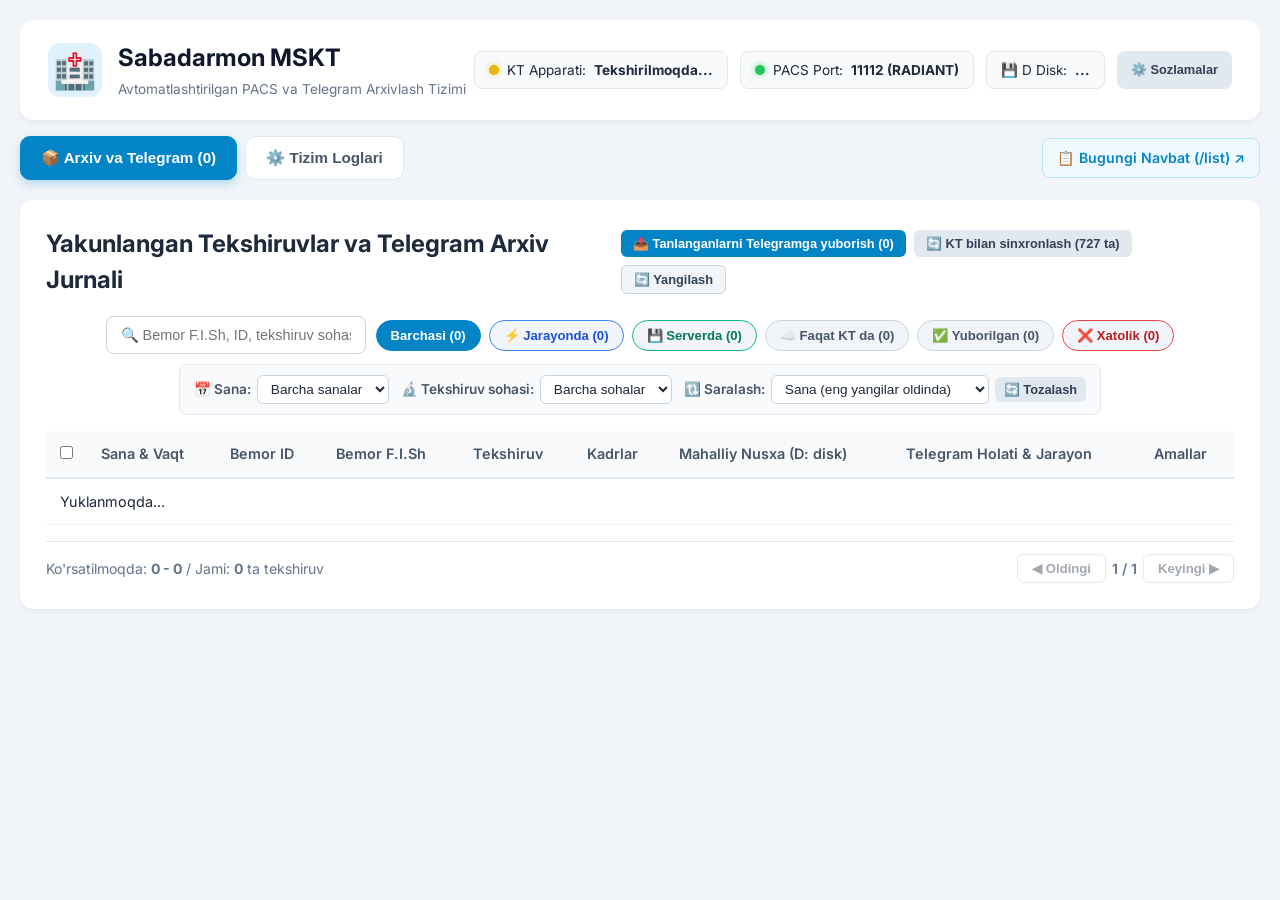
==== web/index.html @ 3ed1fa78 "feat: multi-column filters, parallel batch queue, auto-archive stability poller, and Windows system " ====
<!DOCTYPE html>
<html lang="uz">
<head>
    <meta charset="UTF-8">
    <meta name="viewport" content="width=device-width, initial-scale=1.0">
    <title>Sabadarmon MSKT — PACS & Arxiv Tizimi</title>
    <link rel="stylesheet" href="styles.css">
    <link href="https://fonts.googleapis.com/css2?family=Inter:wght@400;500;600;700&display=swap" rel="stylesheet">
</head>
<body>
    <div class="app-container">
        <!-- HEADER -->
        <header class="header">
            <div class="logo-section">
                <div class="logo-icon">🏥</div>
                <div>
                    <h1>Sabadarmon MSKT</h1>
                    <span class="subtitle">Avtomatlashtirilgan PACS va Telegram Arxivlash Tizimi</span>
                </div>
            </div>
            <div class="status-badges">
                <div class="badge" id="ct-status-badge">
                    <span class="dot yellow"></span> KT Apparati: <strong id="ct-status-text">Tekshirilmoqda...</strong>
                </div>
                <div class="badge">
                    <span class="dot green"></span> PACS Port: <strong id="pacs-port-text">11112 (RADIANT)</strong>
                </div>
                <div class="badge">
                    💾 D Disk: <strong id="disk-free-text">...</strong>
                </div>
                <button class="btn btn-sm btn-secondary" onclick="openSettingsModal()" style="display: flex; align-items: center; gap: 6px; font-weight: 600; padding: 7px 14px; border-radius: 8px;" title="Tizim tarmoq va port sozlamalari">
                    ⚙️ Sozlamalar
                </button>
            </div>
        </header>

        <!-- SARIQ BILDIRISHNOMA (KT QURILMASIDAN RO'YXATDAN O'TGANLAR UCHUN) -->
        <div id="ct-direct-alert" class="alert-banner" style="display: none;">
            <div class="alert-icon">⚠️</div>
            <div class="alert-content">
                <strong>Diqqat! KT Qurilmasida yangi bemor ro'yxatga olindi:</strong>
                <span id="ct-direct-patient-text"></span>
            </div>
            <button class="alert-close" onclick="closeAlert()">✕</button>
        </div>

        <!-- NAVIGATION TABS -->
        <nav class="nav-tabs" style="display: flex; justify-content: space-between; align-items: center; flex-wrap: wrap; gap: 10px;">
            <div style="display: flex; gap: 8px;">
                <button class="tab-btn active" onclick="switchTab('studies-archive')">📦 Arxiv va Telegram (<span id="archive-count">0</span>)</button>
                <button class="tab-btn" onclick="switchTab('system-logs')">⚙️ Tizim Loglari</button>
            </div>
            <div>
                <a href="/list" class="nav-link-btn" title="Bugungi navbatdagi bemorlar (Worklist)">
                    📋 Bugungi Navbat (/list) ↗
                </a>
            </div>
        </nav>

        <!-- TAB 1: ARXIV VA TELEGRAM JURNALI -->
        <main id="tab-studies-archive" class="tab-content active">
            <div class="card">
                <div class="table-header">
                    <h2>Yakunlangan Tekshiruvlar va Telegram Arxiv Jurnali</h2>
                    <div style="display: flex; gap: 8px; align-items: center; flex-wrap: wrap;">
                        <button class="btn btn-sm btn-primary" id="btn-batch-telegram" onclick="resendSelectedStudies()" disabled>
                            📤 Tanlanganlarni Telegramga yuborish (<span id="selected-count">0</span>)
                        </button>
                        <button class="btn btn-sm btn-secondary" onclick="syncAllCT()" id="btn-sync-ct" title="KT apparatidagi barcha 727+ bemorlarni to'liq tekshirish va ro'yxatga olish">
                            🔄 KT bilan sinxronlash (727 ta)
                        </button>
                        <button class="btn btn-sm btn-refresh" onclick="loadStudies()">🔄 Yangilash</button>
                    </div>
                </div>

                <!-- QIDIRUV VA STATUS FILTERLARI -->
                <div class="filter-container" style="display: flex; flex-direction: column; gap: 10px;">
                    <!-- 1-qator: Tezkor Qidiruv va Jarayon / Holat tugmalari -->
                    <div style="display: flex; gap: 10px; align-items: center; flex-wrap: wrap;">
                        <input type="text" id="study-search-input" class="search-input" style="flex: 1; min-width: 260px;" placeholder="🔍 Bemor F.I.Sh, ID, tekshiruv sohasi yoki sana bo'yicha qidiruv..." oninput="handleStudySearch(this.value)">
                        <div class="filter-pills" style="margin-left: 0;">
                            <button class="filter-pill active" onclick="setStudyFilter('ALL', this)">Barchasi (<span id="filter-all-count">0</span>)</button>
                            <button class="filter-pill" onclick="setStudyFilter('IN_PROGRESS', this)" style="border-color: #3b82f6; color: #1d4ed8; font-weight: 600;">⚡ Jarayonda (<span id="filter-progress-count">0</span>)</button>
                            <button class="filter-pill" onclick="setStudyFilter('LOCAL_STORED', this)" style="border-color: #10b981; color: #047857;">💾 Serverda (<span id="filter-stored-count">0</span>)</button>
                            <button class="filter-pill" onclick="setStudyFilter('ON_CT_DEVICE', this)">☁️ Faqat KT da (<span id="filter-ct-count">0</span>)</button>
                            <button class="filter-pill" onclick="setStudyFilter('SENT', this)">✅ Yuborilgan (<span id="filter-sent-count">0</span>)</button>
                            <button class="filter-pill" onclick="setStudyFilter('FAILED', this)" style="border-color: #ef4444; color: #b91c1c;">❌ Xatolik (<span id="filter-failed-count">0</span>)</button>
                        </div>
                    </div>

                    <!-- 2-qator: Kengaytirilgan filtrlar (Sana, Tekshiruv sohasi, Saralash) -->
                    <div style="display: flex; gap: 12px; align-items: center; flex-wrap: wrap; background: #f8fafc; padding: 10px 14px; border-radius: 8px; border: 1px solid #e2e8f0; font-size: 0.85rem;">
                        <div style="display: flex; align-items: center; gap: 6px;">
                            <span style="font-weight: 600; color: #475569;">📅 Sana:</span>
                            <select id="filter-date-preset" class="form-input" style="width: auto; padding: 5px 9px; margin-top: 0;" onchange="handleDatePresetChange(this.value)">
                                <option value="ALL">Barcha sanalar</option>
                                <option value="TODAY">Bugun</option>
                                <option value="YESTERDAY">Kecha</option>
                                <option value="LAST_7_DAYS">Oxirgi 7 kun</option>
                                <option value="THIS_MONTH">Shu oy</option>
                                <option value="CUSTOM">Aniq sana...</option>
                            </select>
                            <input type="date" id="filter-date-custom" class="form-input" style="width: auto; padding: 5px 9px; margin-top: 0; display: none;" onchange="applyStudyFilters()">
                        </div>

                        <div style="display: flex; align-items: center; gap: 6px;">
                            <span style="font-weight: 600; color: #475569;">🔬 Tekshiruv sohasi:</span>
                            <select id="filter-exam-select" class="form-input" style="width: auto; padding: 5px 9px; margin-top: 0;" onchange="applyStudyFilters()">
                                <option value="ALL">Barcha sohalar</option>
                            </select>
                        </div>

                        <div style="display: flex; align-items: center; gap: 6px; margin-left: auto;">
                            <span style="font-weight: 600; color: #475569;">🔃 Saralash:</span>
                            <select id="filter-sort-by" class="form-input" style="width: auto; padding: 5px 9px; margin-top: 0;" onchange="handleSortChange(this.value)">
                                <option value="DATE_DESC">Sana (eng yangilar oldinda)</option>
                                <option value="DATE_ASC">Sana (eskilar oldinda)</option>
                                <option value="NAME_ASC">Bemor F.I.Sh (A - Z)</option>
                                <option value="NAME_DESC">Bemor F.I.Sh (Z - A)</option>
                                <option value="INSTANCES_DESC">Kadrlar soni (ko'pdan kamga)</option>
                                <option value="INSTANCES_ASC">Kadrlar soni (kamdan ko'pga)</option>
                            </select>
                            <button class="btn btn-sm btn-secondary" onclick="resetAllFilters()" style="padding: 5px 9px;" title="Barcha filtrlarni tozalash">🔄 Tozalash</button>
                        </div>
                    </div>
                </div>

                <div class="table-responsive">
                    <table class="data-table">
                        <thead>
                            <tr>
                                <th style="width: 38px; text-align: center;">
                                    <input type="checkbox" id="select-all-studies" onchange="toggleSelectAllStudies(this)" title="Barchasini tanlash">
                                </th>
                                <th>Sana & Vaqt</th>
                                <th>Bemor ID</th>
                                <th>Bemor F.I.Sh</th>
                                <th>Tekshiruv</th>
                                <th>Kadrlar</th>
                                <th>Mahalliy Nusxa (D: disk)</th>
                                <th>Telegram Holati & Jarayon</th>
                                <th>Amallar</th>
                            </tr>
                        </thead>
                        <tbody id="studies-tbody">
                            <tr><td colspan="9" class="text-center">Yuklanmoqda...</td></tr>
                        </tbody>
                    </table>
                </div>

                <!-- PAGINATION BOSHQARUVI -->
                <div class="pagination-controls">
                    <div>
                        Ko'rsatilmoqda: <strong id="pagination-info">0 - 0</strong> / Jami: <strong id="pagination-total">0</strong> ta tekshiruv
                    </div>
                    <div class="pagination-buttons">
                        <button class="page-btn" id="btn-page-prev" onclick="changeStudyPage(-1)" disabled>◀ Oldingi</button>
                        <span style="font-weight: 600;" id="page-num-display">1 / 1</span>
                        <button class="page-btn" id="btn-page-next" onclick="changeStudyPage(1)" disabled>Keyingi ▶</button>
                    </div>
                </div>
            </div>
        </main>

        <!-- TAB 2: TIZIM LOGLARI VA MONITORING -->
        <main id="tab-system-logs" class="tab-content">
            <div class="card">
                <div class="table-header">
                    <h2>📡 Tizim Xabarlari va DICOM Hodisalar Logi</h2>
                    <div style="display: flex; gap: 10px; align-items: center;">
                        <span class="live-pulse"></span> <strong>Jonli monitoring</strong>
                        <button class="btn btn-sm btn-refresh" onclick="loadLogs()">🔄 Yangilash</button>
                    </div>
                </div>
                <p style="color: #64748b; font-size: 0.85rem; margin-bottom: 15px;">
                    KT apparatidan kelayotgan ulanishlar, C-MOVE va C-STORE signallari, Telegram yuklashlari hamda tizim faoliyati shu yerda aks etadi.
                </p>
                <div class="logs-container monitor-terminal" id="logs-container">
                    <div class="log-entry SYSTEM">Tizim loglari yuklanmoqda...</div>
                </div>
            </div>
        </main>
    </div>

    <!-- CUSTOM LIGHTWEIGHT MODAL / DIALOG BOX -->
    <div id="custom-modal-backdrop" class="modal-backdrop" onclick="handleBackdropClick(event)">
        <div class="modal-box" id="modal-box-content">
            <div class="modal-header">
                <h3 id="modal-title">Bildirishnoma</h3>
                <button class="modal-close-btn" onclick="closeCustomModal()">✕</button>
            </div>
            <div class="modal-body" id="modal-message">
                Xabar matni
            </div>
            <div class="modal-footer" id="modal-footer">
                <button class="btn btn-primary btn-sm" onclick="closeCustomModal()">Tushunarli</button>
            </div>
        </div>
    </div>

    <!-- SETTINGS MODAL DIALOG -->
    <div id="settings-modal-backdrop" class="modal-backdrop" onclick="handleSettingsBackdropClick(event)">
        <div class="modal-box" style="max-width: 520px; width: 95%;">
            <div class="modal-header">
                <h3>⚙️ Tizim Sozlamalari (IP va Portlar)</h3>
                <button class="modal-close-btn" onclick="closeSettingsModal()">✕</button>
            </div>
            <div class="modal-body" style="display: flex; flex-direction: column; gap: 14px; text-align: left; padding: 18px 24px; margin-bottom: 10px;">
                <div style="font-weight: 600; font-size: 0.88rem; color: #1e293b; border-bottom: 1px solid #e2e8f0; padding-bottom: 4px;">
                    📡 GE CT Apparati Sozlamalari
                </div>
                <div style="display: grid; grid-template-columns: 1fr 1fr; gap: 10px;">
                    <div>
                        <label style="font-size: 0.78rem; color: #64748b; font-weight: 500;">GE CT IP Manzili:</label>
                        <input type="text" id="setting-ct-host" class="form-input" placeholder="192.168.10.250">
                    </div>
                    <div>
                        <label style="font-size: 0.78rem; color: #64748b; font-weight: 500;">GE CT Porti:</label>
                        <input type="number" id="setting-ct-port" class="form-input" placeholder="4006">
                    </div>
                </div>
                <div>
                    <label style="font-size: 0.78rem; color: #64748b; font-weight: 500;">GE CT AE Title:</label>
                    <input type="text" id="setting-ct-aet" class="form-input" placeholder="CT01">
                </div>

                <div style="font-weight: 600; font-size: 0.88rem; color: #1e293b; border-bottom: 1px solid #e2e8f0; padding-bottom: 4px; margin-top: 6px;">
                    🖥️ PACS Server & Web Port
                </div>
                <div style="display: grid; grid-template-columns: 1fr 1fr; gap: 10px;">
                    <div>
                        <label style="font-size: 0.78rem; color: #64748b; font-weight: 500;">PACS DICOM Port:</label>
                        <input type="number" id="setting-pacs-port" class="form-input" placeholder="11112">
                    </div>
                    <div>
                        <label style="font-size: 0.78rem; color: #64748b; font-weight: 500;">PACS AE Title:</label>
                        <input type="text" id="setting-pacs-aet" class="form-input" placeholder="RADIANT">
                    </div>
                </div>
                <div style="display: grid; grid-template-columns: 1fr 1fr; gap: 10px;">
                    <div>
                        <label style="font-size: 0.78rem; color: #64748b; font-weight: 500;">Web Interfeys Porti:</label>
                        <input type="number" id="setting-web-port" class="form-input" placeholder="8000">
                    </div>
                    <div>
                        <label style="font-size: 0.78rem; color: #64748b; font-weight: 500;">Saqlash muddati (kun):</label>
                        <input type="number" id="setting-retention-days" class="form-input" placeholder="30">
                    </div>
                </div>

                <div style="font-weight: 600; font-size: 0.88rem; color: #1e293b; border-bottom: 1px solid #e2e8f0; padding-bottom: 4px; margin-top: 6px;">
                    ✈️ Telegram Sozlamalari
                </div>
                <div>
                    <label style="font-size: 0.78rem; color: #64748b; font-weight: 500;">Telegram Bot Token:</label>
                    <input type="password" id="setting-tg-token" class="form-input" placeholder="Bot Token">
                </div>
                <div>
                    <label style="font-size: 0.78rem; color: #64748b; font-weight: 500;">Telegram Kanal ID:</label>
                    <input type="text" id="setting-tg-channel" class="form-input" placeholder="-100...">
                </div>

                <div style="font-weight: 600; font-size: 0.88rem; color: #1e293b; border-bottom: 1px solid #e2e8f0; padding-bottom: 4px; margin-top: 6px;">
                    ⚡ Avtomatlashtirish & Rekon Barqarorligi
                </div>
                <div style="display: flex; align-items: center; justify-content: space-between; padding: 4px 0;">
                    <label style="font-size: 0.82rem; color: #1e293b; font-weight: 600;">Avtomatik yangi bemorlarni arxivlash:</label>
                    <input type="checkbox" id="setting-auto-archive" style="width: 18px; height: 18px;">
                </div>
                <div style="display: grid; grid-template-columns: 1fr 1fr; gap: 10px;">
                    <div>
                        <label style="font-size: 0.78rem; color: #64748b; font-weight: 500;">Yangi bemorlarni so'rash (sek):</label>
                        <input type="number" id="setting-poll-interval" class="form-input" placeholder="60">
                    </div>
                    <div>
                        <label style="font-size: 0.78rem; color: #64748b; font-weight: 500;">Rekon barqarorligi (marta):</label>
                        <input type="number" id="setting-stability-checks" class="form-input" placeholder="3">
                    </div>
                </div>
                <div style="display: grid; grid-template-columns: 1fr 1fr; gap: 10px;">
                    <div>
                        <label style="font-size: 0.78rem; color: #64748b; font-weight: 500;">Chuqur solishtirish (sek, 3soat=10800):</label>
                        <input type="number" id="setting-deep-scan" class="form-input" placeholder="10800">
                    </div>
                    <div>
                        <label style="font-size: 0.78rem; color: #64748b; font-weight: 500;">Parallel yuklash oqimlari (CPU):</label>
                        <input type="number" id="setting-batch-conc" class="form-input" placeholder="2">
                    </div>
                </div>
            </div>
            <div class="modal-footer" style="padding: 12px 24px; border-top: 1px solid #f1f5f9;">
                <button class="btn btn-secondary btn-sm" onclick="closeSettingsModal()">Bekor qilish</button>
                <button class="btn btn-primary btn-sm" onclick="saveSettingsFromModal()">💾 Saqlash</button>
            </div>
        </div>
    </div>

    <script src="app.js"></script>
</body>
</html>
---- web/styles.css ----
* {
    box-sizing: border-box;
    margin: 0;
    padding: 0;
}

body {
    font-family: 'Inter', -apple-system, BlinkMacSystemFont, "Segoe UI", Roboto, sans-serif;
    background-color: #f1f5f9;
    color: #1e293b;
    line-height: 1.5;
}

.app-container {
    max-width: 1350px;
    margin: 0 auto;
    padding: 20px;
}

/* HEADER */
.header {
    display: flex;
    justify-content: space-between;
    align-items: center;
    background: #ffffff;
    padding: 20px 28px;
    border-radius: 14px;
    box-shadow: 0 4px 6px -1px rgba(0, 0, 0, 0.05);
    margin-bottom: 16px;
}

.logo-section {
    display: flex;
    align-items: center;
    gap: 16px;
}

.logo-icon {
    font-size: 2.2rem;
    background: #e0f2fe;
    width: 54px;
    height: 54px;
    display: flex;
    align-items: center;
    justify-content: center;
    border-radius: 12px;
}

.header h1 {
    font-size: 1.5rem;
    font-weight: 700;
    color: #0f172a;
}

.subtitle {
    font-size: 0.85rem;
    color: #64748b;
}

.status-badges {
    display: flex;
    gap: 12px;
}

.badge {
    display: flex;
    align-items: center;
    gap: 8px;
    padding: 8px 14px;
    background: #f8fafc;
    border: 1px solid #e2e8f0;
    border-radius: 8px;
    font-size: 0.85rem;
}

.dot {
    width: 10px;
    height: 10px;
    border-radius: 50%;
    display: inline-block;
}

.dot.green { background: #22c55e; box-shadow: 0 0 6px rgba(34, 197, 94, 0.6); }
.dot.yellow { background: #eab308; box-shadow: 0 0 6px rgba(234, 179, 8, 0.6); }
.dot.red { background: #ef4444; box-shadow: 0 0 6px rgba(239, 68, 68, 0.6); }

/* SARIQ BILDIRISHNOMA (ALERT BANNER) */
.alert-banner {
    display: flex;
    align-items: center;
    gap: 12px;
    background: #fef08a;
    border: 1px solid #eab308;
    color: #854d0e;
    padding: 12px 18px;
    border-radius: 10px;
    margin-bottom: 16px;
    box-shadow: 0 2px 4px rgba(234, 179, 8, 0.15);
}

.alert-icon {
    font-size: 1.4rem;
}

.alert-content {
    flex: 1;
    font-size: 0.9rem;
}

.alert-close {
    background: none;
    border: none;
    font-size: 1.1rem;
    color: #854d0e;
    cursor: pointer;
    padding: 4px;
}

/* TABS */
.nav-tabs {
    display: flex;
    gap: 10px;
    margin-bottom: 20px;
}

.tab-btn {
    padding: 12px 20px;
    background: #ffffff;
    border: 1px solid #e2e8f0;
    border-radius: 10px;
    font-size: 0.95rem;
    font-weight: 600;
    color: #475569;
    cursor: pointer;
    transition: all 0.2s;
}

.tab-btn:hover {
    background: #f8fafc;
    color: #0284c7;
}

.tab-btn.active {
    background: #0284c7;
    color: #ffffff;
    border-color: #0284c7;
    box-shadow: 0 4px 10px rgba(2, 132, 199, 0.25);
}

/* CARDS */
.card {
    background: #ffffff;
    border-radius: 14px;
    padding: 26px;
    box-shadow: 0 4px 6px -1px rgba(0, 0, 0, 0.05);
}

.tab-content {
    display: none;
}

.tab-content.active {
    display: block;
}

.form-card h2 {
    font-size: 1.25rem;
    font-weight: 700;
    color: #0f172a;
    margin-bottom: 4px;
}

.form-desc {
    font-size: 0.9rem;
    color: #64748b;
    margin-bottom: 24px;
}

/* FORM */
.form-grid {
    display: grid;
    grid-template-columns: repeat(2, 1fr);
    gap: 18px;
}

.form-group {
    display: flex;
    flex-direction: column;
    gap: 6px;
}

.form-group.full-width {
    grid-column: span 2;
}

.form-group label {
    font-size: 0.85rem;
    font-weight: 600;
    color: #334155;
}

.form-group input, .form-group select {
    padding: 11px 14px;
    border: 1px solid #cbd5e1;
    border-radius: 8px;
    font-size: 0.95rem;
    outline: none;
    transition: border-color 0.2s;
}

.form-group input:focus, .form-group select:focus {
    border-color: #0284c7;
    box-shadow: 0 0 0 3px rgba(2, 132, 199, 0.15);
}

.form-actions {
    display: flex;
    gap: 12px;
    margin-top: 24px;
}

/* BUTTONS */
.btn {
    padding: 12px 22px;
    border-radius: 8px;
    font-size: 0.95rem;
    font-weight: 600;
    cursor: pointer;
    border: none;
    transition: all 0.2s;
}

.btn-primary {
    background: #0284c7;
    color: #ffffff;
}

.btn-primary:hover {
    background: #0369a1;
}

.btn-secondary {
    background: #e2e8f0;
    color: #334155;
}

.btn-secondary:hover {
    background: #cbd5e1;
}

.btn-sm {
    padding: 6px 12px;
    font-size: 0.8rem;
    border-radius: 6px;
}

.btn-refresh {
    background: #f1f5f9;
    border: 1px solid #cbd5e1;
    color: #334155;
}

.btn-refresh:hover {
    background: #e2e8f0;
}

.btn-action-view {
    background: #0284c7;
    color: #ffffff;
}

.btn-action-resend {
    background: #3b82f6;
    color: #ffffff;
}

.btn-action-delete {
    background: #ef4444;
    color: #ffffff;
}

/* TABLE */
.table-header {
    display: flex;
    justify-content: space-between;
    align-items: center;
    margin-bottom: 18px;
}

.table-responsive {
    overflow-x: auto;
}

.data-table {
    width: 100%;
    border-collapse: collapse;
    font-size: 0.9rem;
}

.data-table th {
    background: #f8fafc;
    color: #475569;
    font-weight: 600;
    text-align: left;
    padding: 12px 14px;
    border-bottom: 2px solid #e2e8f0;
}

.data-table td {
    padding: 12px 14px;
    border-bottom: 1px solid #f1f5f9;
    color: #1e293b;
}

.data-table tr:hover {
    background: #f8fafc;
}

.badge-status {
    padding: 4px 8px;
    border-radius: 6px;
    font-size: 0.75rem;
    font-weight: 600;
}

.status-scheduled { background: #fef3c7; color: #b45309; }
.status-sent { background: #dcfce7; color: #15803d; }
.status-pending { background: #e0f2fe; color: #0369a1; }
.status-failed { background: #fee2e2; color: #b91c1c; }
.status-on-ct { background: #ede9fe; color: #6d28d9; border: 1px solid #ddd6fe; }
.status-retrieving { background: #fef3c7; color: #b45309; border: 1px solid #fde68a; animation: pulse 2s infinite; }
.status-sending { background: #e0f2fe; color: #0284c7; border: 1px solid #bae6fd; animation: pulse 2s infinite; }

/* ORIGIN BADGES */
.badge-origin {
    padding: 4px 8px;
    border-radius: 6px;
    font-size: 0.75rem;
    font-weight: 600;
    display: inline-flex;
    align-items: center;
    gap: 4px;
}

.badge-origin-web {
    background: #e0f2fe;
    color: #0369a1;
    border: 1px solid #bae6fd;
}

.badge-origin-ct {
    background: #fef08a;
    color: #854d0e;
    border: 1px solid #fde047;
}

/* MONITOR TERMINAL */
.monitor-terminal {
    background: #090d16;
    border: 1px solid #1e293b;
    border-radius: 10px;
    padding: 18px;
    font-family: 'Consolas', 'Courier New', monospace;
    font-size: 0.88rem;
    max-height: 520px;
    overflow-y: auto;
}

.live-pulse {
    display: inline-block;
    width: 10px;
    height: 10px;
    border-radius: 50%;
    background: #ef4444;
    animation: pulse 1.5s infinite;
}

@keyframes pulse {
    0% { transform: scale(0.95); box-shadow: 0 0 0 0 rgba(239, 68, 68, 0.7); }
    70% { transform: scale(1); box-shadow: 0 0 0 8px rgba(239, 68, 68, 0); }
    100% { transform: scale(0.95); box-shadow: 0 0 0 0 rgba(239, 68, 68, 0); }
}

.logs-container {
    background: #0f172a;
    color: #94a3b8;
    font-family: monospace;
    font-size: 0.85rem;
    padding: 16px;
    border-radius: 8px;
    max-height: 450px;
    overflow-y: auto;
}

.log-entry {
    margin-bottom: 6px;
    line-height: 1.4;
}

.log-entry.INFO { color: #38bdf8; }
.log-entry.MONITOR { color: #facc15; font-weight: 500; }
.log-entry.WARNING { color: #fbbf24; background: rgba(251, 191, 36, 0.1); padding: 2px 4px; border-radius: 4px; }
.log-entry.ERROR { color: #f87171; }
.log-entry.SYSTEM { color: #4ade80; }

/* SEARCH & FILTER CONTROLS */
.filter-container {
    display: flex;
    gap: 12px;
    align-items: center;
    margin-bottom: 16px;
    flex-wrap: wrap;
}

.search-input {
    flex: 1;
    min-width: 250px;
    padding: 10px 14px;
    border: 1px solid #cbd5e1;
    border-radius: 8px;
    font-size: 0.9rem;
    outline: none;
    transition: all 0.2s;
}

.search-input:focus {
    border-color: #0284c7;
    box-shadow: 0 0 0 3px rgba(2, 132, 199, 0.15);
}

.filter-pills {
    display: flex;
    gap: 8px;
    flex-wrap: wrap;
}

.filter-pill {
    padding: 7px 14px;
    border-radius: 20px;
    font-size: 0.82rem;
    font-weight: 600;
    cursor: pointer;
    background: #f1f5f9;
    border: 1px solid #cbd5e1;
    color: #475569;
    transition: all 0.2s;
    user-select: none;
}

.filter-pill:hover {
    background: #e2e8f0;
}

.filter-pill.active {
    background: #0284c7;
    color: #ffffff;
    border-color: #0284c7;
}

.pagination-controls {
    display: flex;
    justify-content: space-between;
    align-items: center;
    margin-top: 16px;
    padding-top: 12px;
    border-top: 1px solid #e2e8f0;
    font-size: 0.88rem;
    color: #64748b;
    flex-wrap: wrap;
    gap: 10px;
}

.pagination-buttons {
    display: flex;
    gap: 6px;
    align-items: center;
}

.page-btn {
    padding: 6px 14px;
    border-radius: 6px;
    border: 1px solid #cbd5e1;
    background: #ffffff;
    font-size: 0.82rem;
    font-weight: 600;
    cursor: pointer;
    color: #334155;
    transition: all 0.2s;
}

.page-btn:hover:not(:disabled) {
    background: #f1f5f9;
    border-color: #94a3b8;
}

.page-btn:disabled {
    opacity: 0.45;
    cursor: not-allowed;
}

/* LIGHTWEIGHT MODAL / DIALOG BOXES */
.modal-backdrop {
    position: fixed;
    top: 0;
    left: 0;
    width: 100%;
    height: 100%;
    background: rgba(15, 23, 42, 0.45);
    backdrop-filter: blur(4px);
    display: flex;
    align-items: center;
    justify-content: center;
    z-index: 99999;
    opacity: 0;
    visibility: hidden;
    transition: opacity 0.2s ease, visibility 0.2s ease;
}

.modal-backdrop.active {
    opacity: 1;
    visibility: visible;
}

.modal-box {
    background: #ffffff;
    border-radius: 14px;
    padding: 24px;
    max-width: 460px;
    width: 90%;
    box-shadow: 0 20px 25px -5px rgba(0, 0, 0, 0.18), 0 10px 10px -5px rgba(0, 0, 0, 0.08);
    transform: scale(0.92);
    transition: transform 0.24s cubic-bezier(0.16, 1, 0.3, 1);
    position: relative;
}

.modal-backdrop.active .modal-box {
    transform: scale(1);
}

.modal-header {
    display: flex;
    justify-content: space-between;
    align-items: center;
    margin-bottom: 12px;
}

.modal-header h3 {
    margin: 0;
    font-size: 1.15rem;
    font-weight: 700;
    color: #0f172a;
}

.modal-close-btn {
    background: transparent;
    border: none;
    font-size: 1.25rem;
    color: #94a3b8;
    cursor: pointer;
    line-height: 1;
    padding: 4px;
    border-radius: 6px;
    transition: color 0.15s;
}

.modal-close-btn:hover {
    color: #0f172a;
    background: #f1f5f9;
}

.modal-body {
    font-size: 0.95rem;
    color: #334155;
    line-height: 1.5;
    margin-bottom: 22px;
}

.modal-footer {
    display: flex;
    justify-content: flex-end;
    gap: 10px;
}

/* PROGRESS BAR STYLES */
.progress-container {
    display: flex;
    flex-direction: column;
    gap: 4px;
    min-width: 140px;
}

.progress-track {
    width: 100%;
    height: 7px;
    background: #e2e8f0;
    border-radius: 6px;
    overflow: hidden;
}

.progress-fill {
    height: 100%;
    transition: width 0.3s ease;
    border-radius: 6px;
}

.progress-fill.ct-download {
    background: linear-gradient(90deg, #8b5cf6, #3b82f6);
}

.progress-fill.tg-upload {
    background: linear-gradient(90deg, #0284c7, #10b981);
}

/* STORAGE BADGES */
.badge-storage-local {
    display: inline-flex;
    align-items: center;
    gap: 4px;
    padding: 3px 8px;
    background: #ecfdf5;
    color: #047857;
    border: 1px solid #a7f3d0;
    border-radius: 6px;
    font-size: 0.76rem;
    font-weight: 600;
}

.badge-storage-remote {
    display: inline-flex;
    align-items: center;
    gap: 4px;
    padding: 3px 8px;
    background: #f5f3ff;
    color: #6d28d9;
    border: 1px solid #ddd6fe;
    border-radius: 6px;
    font-size: 0.76rem;
    font-weight: 600;
}

/* NAV LINK BUTTON */
.nav-link-btn {
    text-decoration: none;
    padding: 8px 14px;
    border-radius: 8px;
    font-size: 0.88rem;
    font-weight: 600;
    color: #0284c7;
    background: #f0f9ff;
    border: 1px solid #bae6fd;
    transition: all 0.2s;
    display: inline-flex;
    align-items: center;
    gap: 6px;
}

.nav-link-btn:hover {
    background: #e0f2fe;
    border-color: #7dd3fc;
}

.btn-action-download {
    background: #f0fdf4;
    color: #15803d;
    border: 1px solid #bbf7d0;
    cursor: pointer;
    border-radius: 6px;
    padding: 5px 9px;
    font-size: 0.76rem;
    font-weight: 600;
    transition: all 0.15s;
    white-space: nowrap;
}

.btn-action-download:hover {
    background: #dcfce7;
    border-color: #86efac;
}

.form-input {
    width: 100%;
    padding: 8px 12px;
    border: 1px solid #cbd5e1;
    border-radius: 6px;
    font-size: 0.85rem;
    color: #1e293b;
    outline: none;
    transition: border-color 0.15s;
    background: #fff;
    margin-top: 3px;
}

.form-input:focus {
    border-color: #3b82f6;
    box-shadow: 0 0 0 2px rgba(59, 130, 246, 0.15);
}
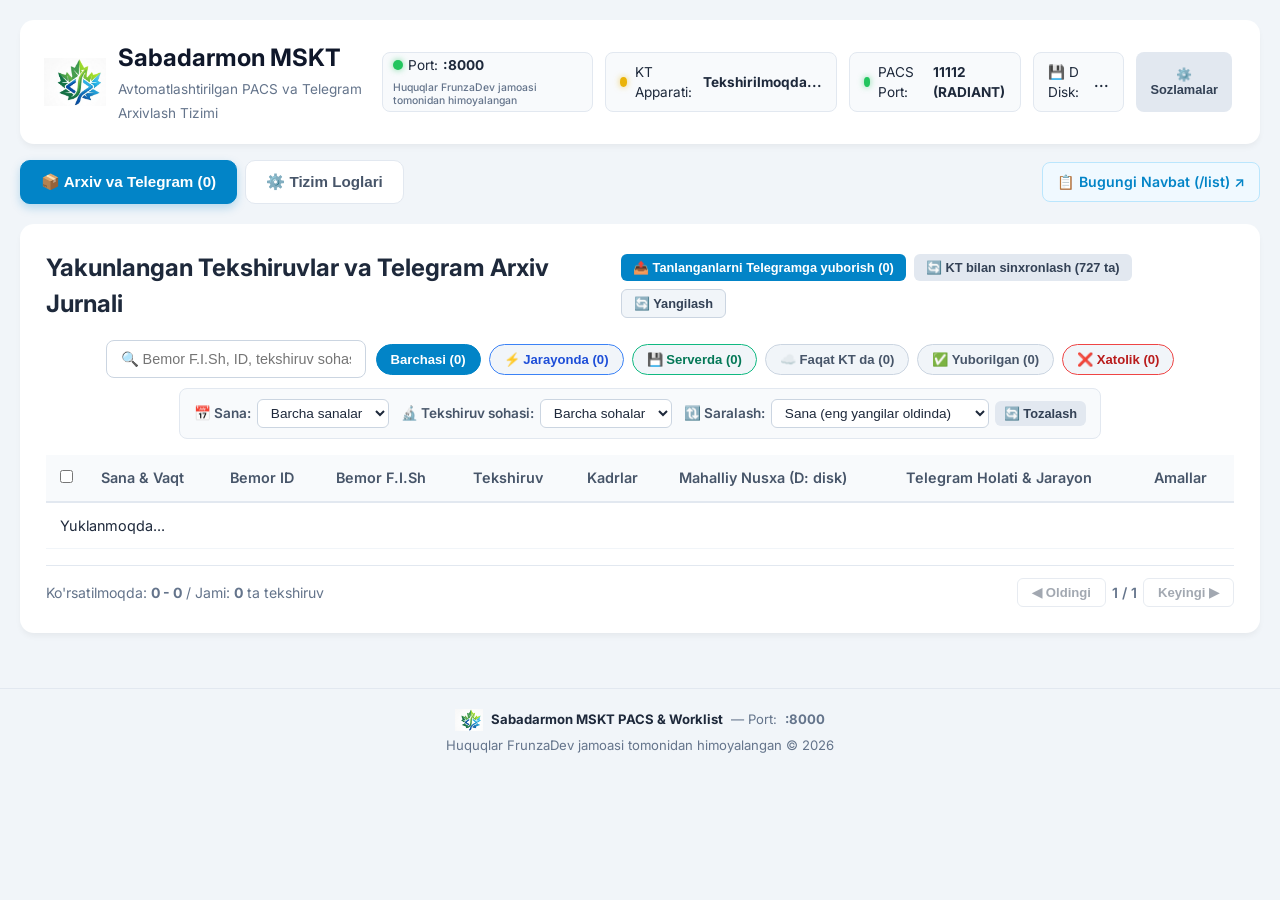
==== commit 3212853d: "feat: integrate FrunzaDev branding, live upload speed MB/s, MemorySession and thread-safe DB transac" ====
--- a/web/index.html
+++ b/web/index.html
@@ -4,6 +4,8 @@
     <meta charset="UTF-8">
     <meta name="viewport" content="width=device-width, initial-scale=1.0">
     <title>Sabadarmon MSKT — PACS & Arxiv Tizimi</title>
+    <link rel="icon" type="image/x-icon" href="favicon.ico">
+    <link rel="icon" type="image/png" href="logo.png">
     <link rel="stylesheet" href="styles.css">
     <link href="https://fonts.googleapis.com/css2?family=Inter:wght@400;500;600;700&display=swap" rel="stylesheet">
 </head>
@@ -12,13 +14,23 @@
         <!-- HEADER -->
         <header class="header">
             <div class="logo-section">
-                <div class="logo-icon">🏥</div>
+                <div class="logo-icon" style="background: transparent; padding: 0; display: flex; align-items: center; justify-content: center;">
+                    <img src="logo.png" alt="FrunzaDev" style="height: 48px; width: auto; object-fit: contain;">
+                </div>
                 <div>
                     <h1>Sabadarmon MSKT</h1>
                     <span class="subtitle">Avtomatlashtirilgan PACS va Telegram Arxivlash Tizimi</span>
                 </div>
             </div>
             <div class="status-badges">
+                <div class="badge" style="display: flex; flex-direction: column; align-items: flex-start; line-height: 1.2; padding: 4px 10px;">
+                    <div style="display: flex; align-items: center; gap: 5px;">
+                        <span class="dot green"></span> Port: <strong>:8000</strong>
+                    </div>
+                    <div style="font-size: 0.65rem; color: #64748b; font-weight: 500; margin-top: 1px;">
+                        Huquqlar FrunzaDev jamoasi tomonidan himoyalangan
+                    </div>
+                </div>
                 <div class="badge" id="ct-status-badge">
                     <span class="dot yellow"></span> KT Apparati: <strong id="ct-status-text">Tekshirilmoqda...</strong>
                 </div>
@@ -295,6 +307,15 @@
         </div>
     </div>
 
+    <!-- FOOTER -->
+    <footer style="margin-top: 35px; padding: 20px 10px; text-align: center; border-top: 1px solid #e2e8f0; color: #64748b; font-size: 0.82rem;">
+        <div style="display: flex; align-items: center; justify-content: center; gap: 8px; margin-bottom: 5px;">
+            <img src="logo.png" alt="FrunzaDev" style="height: 22px; width: auto; vertical-align: middle;">
+            <strong style="color: #1e293b;">Sabadarmon MSKT PACS & Worklist</strong> — Port: <strong>:8000</strong>
+        </div>
+        <div>Huquqlar FrunzaDev jamoasi tomonidan himoyalangan &copy; 2026</div>
+    </footer>
+
     <script src="app.js"></script>
 </body>
 </html>
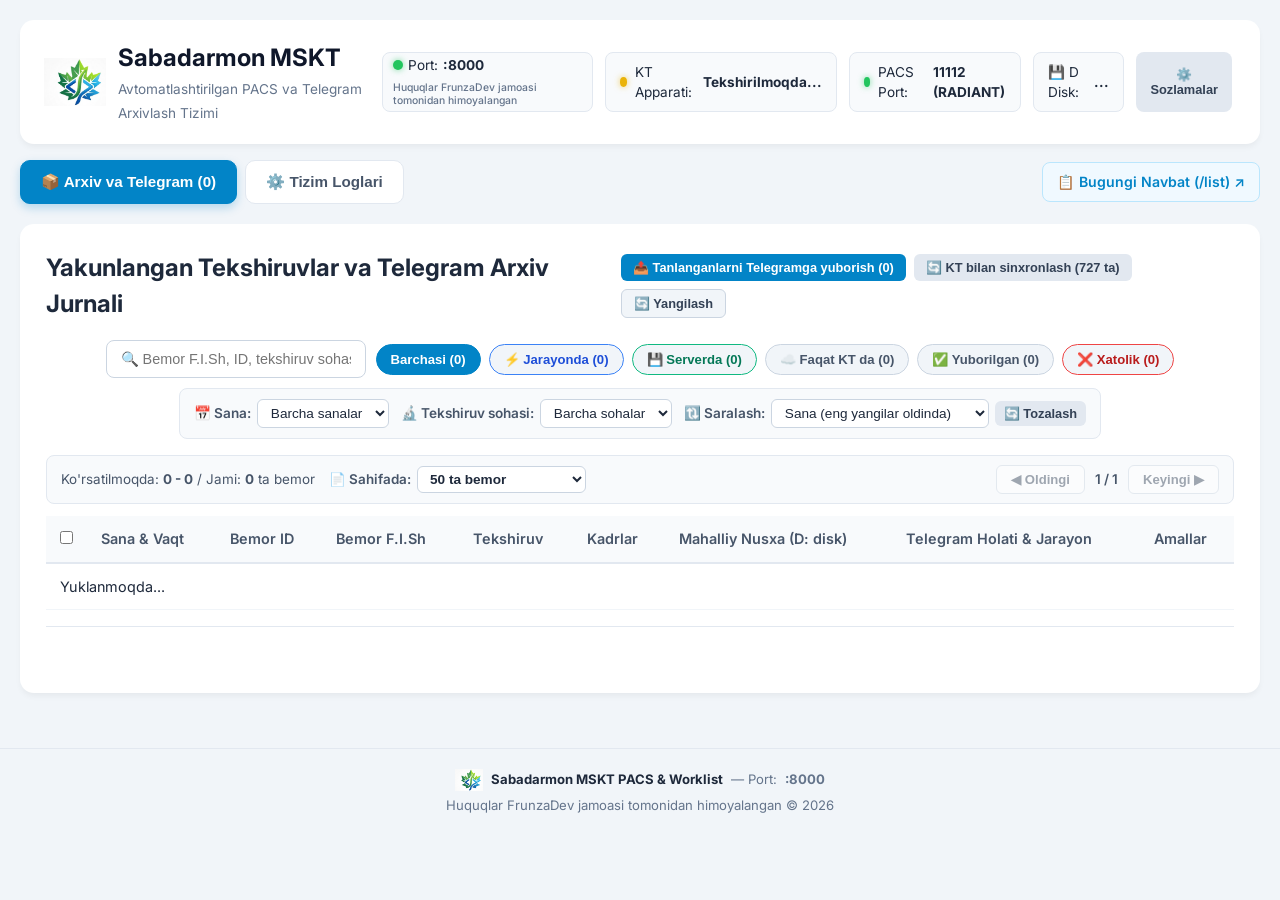
==== commit bca869a9: "feat: add Google-style dual pagination, page size selector, and auto-delete uncompressed storage fol" ====
--- a/web/index.html
+++ b/web/index.html
@@ -134,6 +134,31 @@
                             </select>
                             <button class="btn btn-sm btn-secondary" onclick="resetAllFilters()" style="padding: 5px 9px;" title="Barcha filtrlarni tozalash">🔄 Tozalash</button>
                         </div>
+                    </div>
+                </div>
+
+                <!-- YUQORI SAHIFALASH VA KO'RISH SONI (TOP PAGINATION) -->
+                <div class="pagination-top-bar" id="top-pagination-bar">
+                    <div style="display: flex; align-items: center; gap: 14px; flex-wrap: wrap;">
+                        <div>
+                            Ko'rsatilmoqda: <strong id="top-pagination-info">0 - 0</strong> / Jami: <strong id="top-pagination-total">0</strong> ta bemor
+                        </div>
+                        <div style="display: flex; align-items: center; gap: 6px;">
+                            <span style="font-weight: 600; color: #475569;">📄 Sahifada:</span>
+                            <select id="select-page-size-top" class="form-input" style="width: auto; padding: 4px 8px; margin: 0; font-weight: 600;" onchange="changePageSize(this.value)">
+                                <option value="50">50 ta bemor</option>
+                                <option value="100">100 ta bemor</option>
+                                <option value="200">200 ta bemor</option>
+                                <option value="500">500 ta bemor</option>
+                                <option value="1000">1000 ta bemor</option>
+                                <option value="999999">Barchasi (Hammasi)</option>
+                            </select>
+                        </div>
+                    </div>
+                    <div class="pagination-buttons" id="top-pagination-buttons">
+                        <button class="page-btn" id="btn-top-prev" onclick="changeStudyPage(-1)" disabled>◀ Oldingi</button>
+                        <span style="font-weight: 600; padding: 0 4px;" id="top-page-num-display">1 / 1</span>
+                        <button class="page-btn" id="btn-top-next" onclick="changeStudyPage(1)" disabled>Keyingi ▶</button>
                     </div>
                 </div>
 
@@ -160,16 +185,9 @@
                     </table>
                 </div>
 
-                <!-- PAGINATION BOSHQARUVI -->
-                <div class="pagination-controls">
-                    <div>
-                        Ko'rsatilmoqda: <strong id="pagination-info">0 - 0</strong> / Jami: <strong id="pagination-total">0</strong> ta tekshiruv
-                    </div>
-                    <div class="pagination-buttons">
-                        <button class="page-btn" id="btn-page-prev" onclick="changeStudyPage(-1)" disabled>◀ Oldingi</button>
-                        <span style="font-weight: 600;" id="page-num-display">1 / 1</span>
-                        <button class="page-btn" id="btn-page-next" onclick="changeStudyPage(1)" disabled>Keyingi ▶</button>
-                    </div>
+                <!-- GOOGLE USLUBIDAGI PASTKI SAHIFALASH (BOTTOM GOOGLE PAGINATION) -->
+                <div class="google-pagination-container" id="bottom-google-pagination">
+                    <!-- Dinamik ravishda renderGooglePagination tomonidan chiziladi -->
                 </div>
             </div>
         </main>
--- a/web/styles.css
+++ b/web/styles.css
@@ -498,6 +498,162 @@
     cursor: not-allowed;
 }
 
+/* YUQORI SAHIFALASH SATRI */
+.pagination-top-bar {
+    display: flex;
+    justify-content: space-between;
+    align-items: center;
+    flex-wrap: wrap;
+    gap: 12px;
+    padding: 9px 14px;
+    background: #f8fafc;
+    border: 1px solid #e2e8f0;
+    border-radius: 8px;
+    margin-bottom: 12px;
+    font-size: 0.84rem;
+    color: #475569;
+}
+
+/* GOOGLE USLUBIDAGI PASTKI SAHIFALASH */
+.google-pagination-container {
+    display: flex;
+    flex-direction: column;
+    align-items: center;
+    justify-content: center;
+    padding: 26px 12px 14px 12px;
+    margin-top: 16px;
+    border-top: 1px solid #e2e8f0;
+    user-select: none;
+    text-align: center;
+}
+
+.google-brand-title {
+    font-size: 1.5rem;
+    font-weight: 800;
+    letter-spacing: -0.3px;
+    margin-bottom: 12px;
+    display: inline-flex;
+    align-items: center;
+    gap: 6px;
+    font-family: 'Inter', system-ui, -apple-system, sans-serif;
+    color: #1e293b;
+}
+
+.google-brand-title .brand-leaf {
+    font-size: 1.6rem;
+    filter: drop-shadow(0 2px 4px rgba(16, 185, 129, 0.2));
+}
+
+.google-brand-title .brand-word {
+    background: linear-gradient(135deg, #0284c7 0%, #10b981 100%);
+    -webkit-background-clip: text;
+    -webkit-text-fill-color: transparent;
+}
+
+.google-brand-title .brand-sub {
+    font-size: 0.95rem;
+    font-weight: 600;
+    color: #64748b;
+    margin-left: 4px;
+    -webkit-text-fill-color: #64748b;
+}
+
+.google-letters-row {
+    display: flex;
+    align-items: flex-end;
+    justify-content: center;
+    gap: 4px;
+    margin-bottom: 8px;
+}
+
+.google-letter-col {
+    display: flex;
+    flex-direction: column;
+    align-items: center;
+    justify-content: center;
+    cursor: pointer;
+    min-width: 28px;
+    padding: 0 4px;
+    text-decoration: none;
+    transition: transform 0.15s ease;
+}
+
+.google-letter-col:hover .g-char {
+    transform: translateY(-3px) scale(1.1);
+}
+
+.google-letter-col.active {
+    cursor: default;
+}
+
+.g-char {
+    font-size: 2.1rem;
+    font-weight: 800;
+    line-height: 1;
+    transition: transform 0.15s ease;
+    display: block;
+}
+
+.g-num {
+    font-size: 0.88rem;
+    font-weight: 600;
+    margin-top: 4px;
+    color: #0284c7;
+    transition: color 0.15s;
+}
+
+.google-letter-col:hover .g-num {
+    text-decoration: underline;
+}
+
+.google-letter-col.active .g-num {
+    color: #0f172a;
+    font-weight: 800;
+    text-decoration: none;
+    border-bottom: 2px solid #ef4444;
+}
+
+.google-nav-btn {
+    display: inline-flex;
+    align-items: center;
+    gap: 4px;
+    color: #0284c7;
+    font-size: 0.92rem;
+    font-weight: 700;
+    text-decoration: none;
+    cursor: pointer;
+    padding: 6px 14px;
+    border-radius: 8px;
+    background: #f0f9ff;
+    border: 1px solid #bae6fd;
+    transition: all 0.15s;
+    margin: 0 8px;
+}
+
+.google-nav-btn:hover {
+    background: #e0f2fe;
+    border-color: #7dd3fc;
+}
+
+.google-nav-btn.disabled {
+    opacity: 0.4;
+    cursor: not-allowed;
+    background: #f8fafc;
+    border-color: #e2e8f0;
+    color: #94a3b8;
+}
+
+.google-bottom-meta {
+    display: flex;
+    align-items: center;
+    justify-content: center;
+    gap: 16px;
+    flex-wrap: wrap;
+    margin-top: 14px;
+    font-size: 0.84rem;
+    color: #64748b;
+}
+
 /* LIGHTWEIGHT MODAL / DIALOG BOXES */
 .modal-backdrop {
     position: fixed;
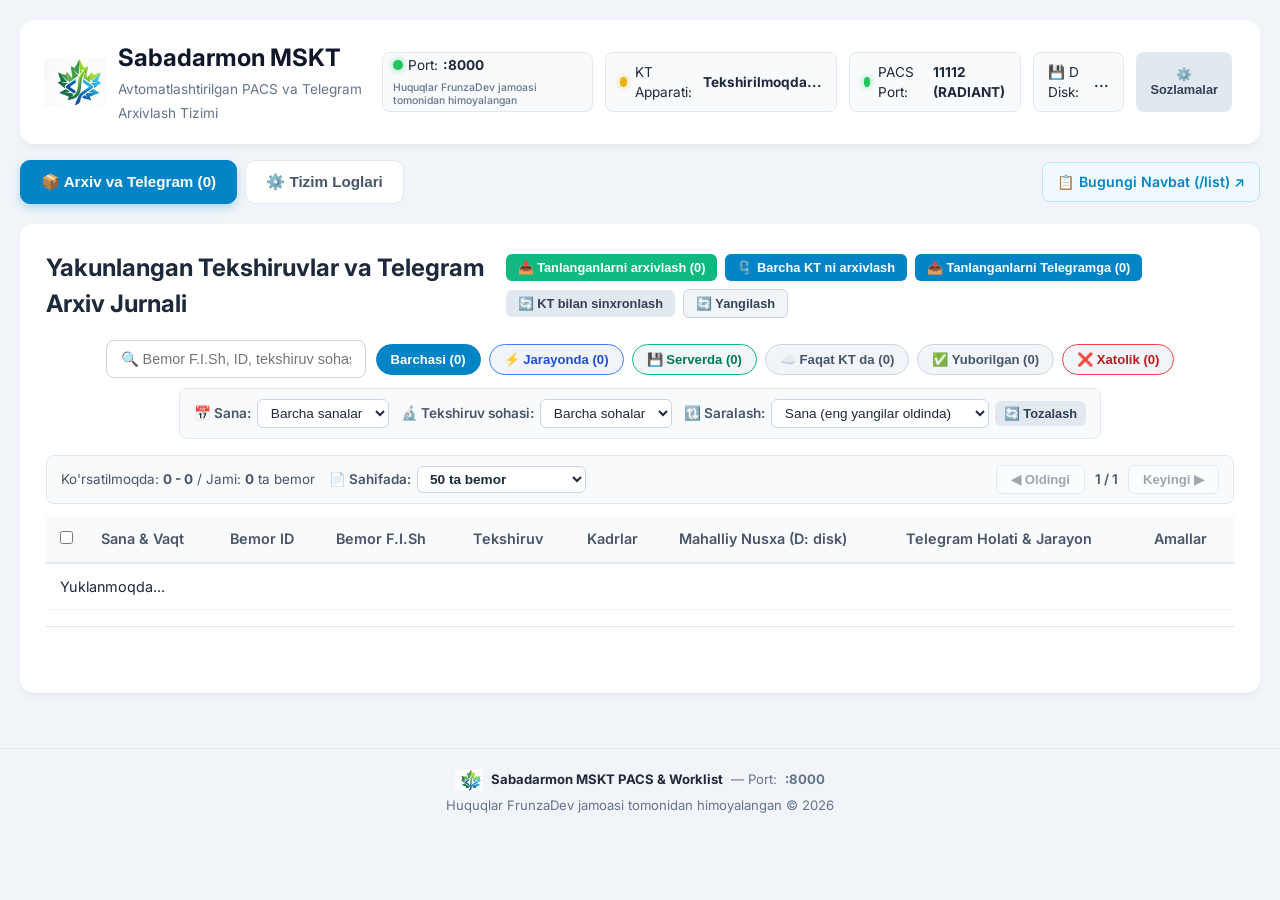
==== commit 1fa11022: "fix(telegram): resolve session floodwait with StringSession, enforce manual-only sending, and add ba" ====
--- a/web/index.html
+++ b/web/index.html
@@ -75,11 +75,17 @@
                 <div class="table-header">
                     <h2>Yakunlangan Tekshiruvlar va Telegram Arxiv Jurnali</h2>
                     <div style="display: flex; gap: 8px; align-items: center; flex-wrap: wrap;">
-                        <button class="btn btn-sm btn-primary" id="btn-batch-telegram" onclick="resendSelectedStudies()" disabled>
-                            📤 Tanlanganlarni Telegramga yuborish (<span id="selected-count">0</span>)
+                        <button class="btn btn-sm" id="btn-batch-archive" onclick="archiveSelectedStudies()" disabled style="background: #10b981; color: white; border: none; font-weight: 600;" title="Tanlangan bemorlarni KT apparatidan kompyuterga yuklab olib ZIP arxivlash (Telegramga yuborilmaydi)">
+                            📥 Tanlanganlarni arxivlash (<span id="archive-selected-count">0</span>)
+                        </button>
+                        <button class="btn btn-sm" id="btn-archive-all" onclick="archiveAllStudies()" style="background: #0284c7; color: white; border: none; font-weight: 600;" title="KT apparatidagi barcha 727+ bemorlarni ushbu kompyuterga navbat bilan yuklab olib ZIP arxivlash">
+                            🗜️ Barcha KT ni arxivlash
+                        </button>
+                        <button class="btn btn-sm btn-primary" id="btn-batch-telegram" onclick="resendSelectedStudies()" disabled title="Faqat siz tanlagan bemorlarni Telegram kanaliga yuborish">
+                            📤 Tanlanganlarni Telegramga (<span id="selected-count">0</span>)
                         </button>
                         <button class="btn btn-sm btn-secondary" onclick="syncAllCT()" id="btn-sync-ct" title="KT apparatidagi barcha 727+ bemorlarni to'liq tekshirish va ro'yxatga olish">
-                            🔄 KT bilan sinxronlash (727 ta)
+                            🔄 KT bilan sinxronlash
                         </button>
                         <button class="btn btn-sm btn-refresh" onclick="loadStudies()">🔄 Yangilash</button>
                     </div>
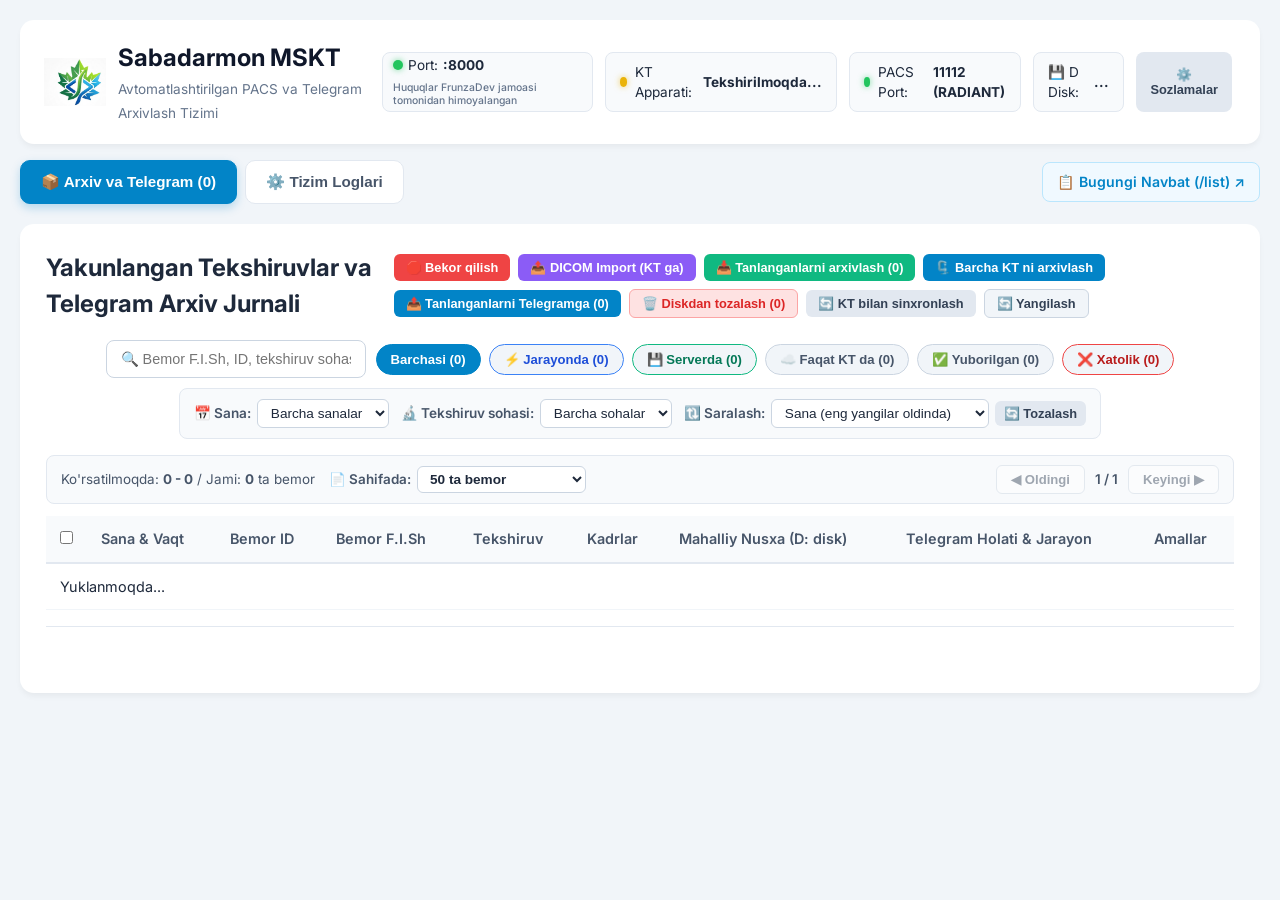
==== commit c2a70b7a: "feat: add process cancellation, manual disk deletion, telegram re-download, and DICOM import to GE C" ====
--- a/web/index.html
+++ b/web/index.html
@@ -75,6 +75,12 @@
                 <div class="table-header">
                     <h2>Yakunlangan Tekshiruvlar va Telegram Arxiv Jurnali</h2>
                     <div style="display: flex; gap: 8px; align-items: center; flex-wrap: wrap;">
+                        <button class="btn btn-sm" id="btn-cancel-all" onclick="cancelAllOperations()" style="background: #ef4444; color: white; border: none; font-weight: 700;" title="Barcha faol yuklash, arxivlash va navbatdagi jarayonlarni darhol to'xtatish va tozalash">
+                            🛑 Bekor qilish
+                        </button>
+                        <button class="btn btn-sm" id="btn-import-dicom" onclick="openImportModal()" style="background: #8b5cf6; color: white; border: none; font-weight: 600;" title="Tashqi DICOM tekshiruvlarini ZIP yoki Papka orqali yuklash va GE KT apparatiga import qilish">
+                            📤 DICOM Import (KT ga)
+                        </button>
                         <button class="btn btn-sm" id="btn-batch-archive" onclick="archiveSelectedStudies()" disabled style="background: #10b981; color: white; border: none; font-weight: 600;" title="Tanlangan bemorlarni KT apparatidan kompyuterga yuklab olib ZIP arxivlash (Telegramga yuborilmaydi)">
                             📥 Tanlanganlarni arxivlash (<span id="archive-selected-count">0</span>)
                         </button>
@@ -83,6 +89,9 @@
                         </button>
                         <button class="btn btn-sm btn-primary" id="btn-batch-telegram" onclick="resendSelectedStudies()" disabled title="Faqat siz tanlagan bemorlarni Telegram kanaliga yuborish">
                             📤 Tanlanganlarni Telegramga (<span id="selected-count">0</span>)
+                        </button>
+                        <button class="btn btn-sm" id="btn-batch-delete-local" onclick="deleteSelectedLocalStorage()" disabled style="background: #fee2e2; color: #dc2626; border: 1px solid #fca5a5; font-weight: 600;" title="Tanlangan tekshiruvlarning kompyuterdagi ZIP arxivlarini o'chirib diskdan joy bo'shatish">
+                            🗑️ Diskdan tozalash (<span id="delete-selected-count">0</span>)
                         </button>
                         <button class="btn btn-sm btn-secondary" onclick="syncAllCT()" id="btn-sync-ct" title="KT apparatidagi barcha 727+ bemorlarni to'liq tekshirish va ro'yxatga olish">
                             🔄 KT bilan sinxronlash
@@ -329,6 +338,64 @@
                 <button class="btn btn-primary btn-sm" onclick="saveSettingsFromModal()">💾 Saqlash</button>
             </div>
         </div>
+    <!-- DICOM IMPORT (KT GA YUKLASH) MODAL -->
+    <div id="import-modal" class="modal-backdrop" style="display: none;" onclick="if(event.target===this) closeImportModal()">
+        <div class="modal-content" style="max-width: 540px;">
+            <div class="modal-header">
+                <h3>📤 DICOM Import va KT ga Yuklash</h3>
+                <button class="modal-close" onclick="closeImportModal()">&times;</button>
+            </div>
+            <div class="modal-body" style="padding: 16px 24px; display: flex; flex-direction: column; gap: 14px;">
+                <p style="font-size: 0.85rem; color: #475569; margin: 0;">
+                    Apparatda mavjud bo'lmagan tekshiruvlarni ushbu tizimga import qilish va GE KT apparatiga (192.168.10.250:4006) to'g'ridan-to'g'ri uzatish:
+                </p>
+
+                <!-- TABLAR: ZIP yoki PAPKA -->
+                <div style="display: flex; gap: 8px; border-bottom: 2px solid #e2e8f0; padding-bottom: 6px;">
+                    <button id="import-tab-zip-btn" class="filter-pill active" onclick="switchImportTab('zip')">🗜️ ZIP Arxiv yuklash</button>
+                    <button id="import-tab-folder-btn" class="filter-pill" onclick="switchImportTab('folder')">📁 Papka yuklash</button>
+                </div>
+
+                <!-- ZIP YUKLASH -->
+                <div id="import-panel-zip" style="display: block;">
+                    <label style="font-size: 0.82rem; font-weight: 600; color: #1e293b; display: block; margin-bottom: 6px;">
+                        DICOM fayllar joylashgan .ZIP faylni tanlang:
+                    </label>
+                    <input type="file" id="import-input-zip" accept=".zip" class="form-input" style="padding: 8px;">
+                </div>
+
+                <!-- PAPKA YUKLASH -->
+                <div id="import-panel-folder" style="display: none;">
+                    <label style="font-size: 0.82rem; font-weight: 600; color: #1e293b; display: block; margin-bottom: 6px;">
+                        DICOM fayllar papkasini tanlang:
+                    </label>
+                    <input type="file" id="import-input-folder" webkitdirectory directory multiple class="form-input" style="padding: 8px;">
+                </div>
+
+                <!-- SOZLAMA: KT APPARATIGA UZATISH -->
+                <div style="display: flex; align-items: center; gap: 8px; background: #f0fdf4; padding: 10px 12px; border-radius: 8px; border: 1px solid #bbf7d0;">
+                    <input type="checkbox" id="import-send-to-ct" checked style="width: 18px; height: 18px; accent-color: #10b981;">
+                    <label for="import-send-to-ct" style="font-size: 0.84rem; font-weight: 600; color: #166534; cursor: pointer; margin: 0;">
+                        📡 GE KT apparatiga ham uzatish (C-STORE: 192.168.10.250:4006)
+                    </label>
+                </div>
+
+                <!-- PROGRESS VA NATIJA -->
+                <div id="import-progress-area" style="display: none; flex-direction: column; gap: 6px;">
+                    <div style="display: flex; justify-content: space-between; font-size: 0.82rem; font-weight: 600; color: #1e293b;">
+                        <span id="import-status-text">Yuklanmoqda...</span>
+                        <span id="import-percent-text">0%</span>
+                    </div>
+                    <div class="progress-track" style="height: 8px;">
+                        <div id="import-progress-bar" class="progress-fill ct-download" style="width: 0%;"></div>
+                    </div>
+                </div>
+            </div>
+            <div class="modal-footer" style="padding: 12px 24px; border-top: 1px solid #f1f5f9; display: flex; justify-content: flex-end; gap: 8px;">
+                <button class="btn btn-secondary btn-sm" onclick="closeImportModal()">Bekor qilish</button>
+                <button class="btn btn-primary btn-sm" id="btn-submit-import" onclick="startDicomImport()" style="background: #8b5cf6;">🚀 Import qilish</button>
+            </div>
+        </div>
     </div>
 
     <!-- FOOTER -->
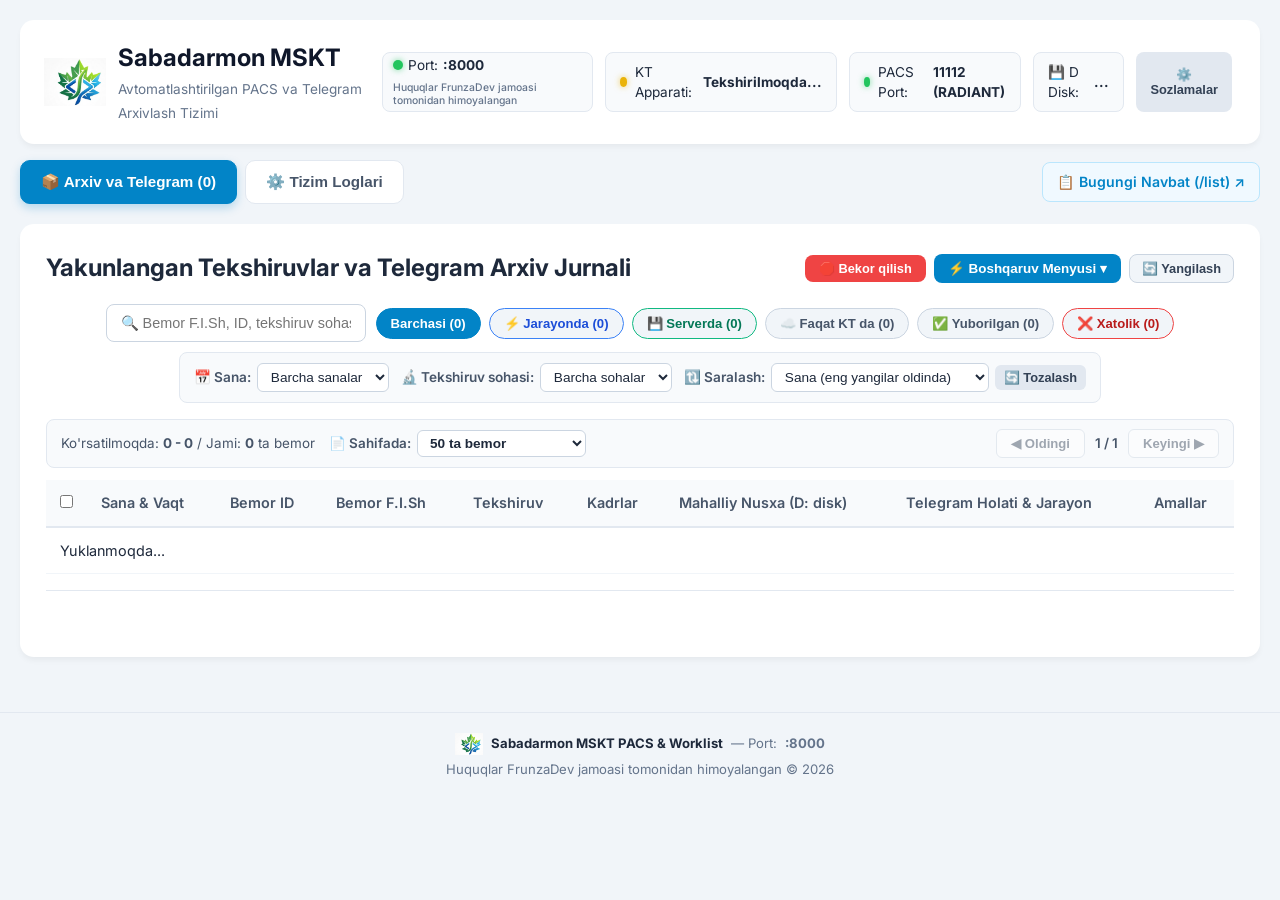
==== commit 82c205b4: "feat: implement 3-stage concurrency pipeline, live queue positions, dropdown menu, fast telegram dow" ====
--- a/web/index.html
+++ b/web/index.html
@@ -75,28 +75,44 @@
                 <div class="table-header">
                     <h2>Yakunlangan Tekshiruvlar va Telegram Arxiv Jurnali</h2>
                     <div style="display: flex; gap: 8px; align-items: center; flex-wrap: wrap;">
-                        <button class="btn btn-sm" id="btn-cancel-all" onclick="cancelAllOperations()" style="background: #ef4444; color: white; border: none; font-weight: 700;" title="Barcha faol yuklash, arxivlash va navbatdagi jarayonlarni darhol to'xtatish va tozalash">
+                        <button class="btn btn-sm" id="btn-cancel-all" onclick="cancelAllOperations()" style="background: #ef4444; color: white; border: none; font-weight: 700; padding: 6px 14px; border-radius: 8px;" title="Barcha faol yuklash, arxivlash va navbatdagi jarayonlarni darhol to'xtatish va tozalash">
                             🛑 Bekor qilish
                         </button>
-                        <button class="btn btn-sm" id="btn-import-dicom" onclick="openImportModal()" style="background: #8b5cf6; color: white; border: none; font-weight: 600;" title="Tashqi DICOM tekshiruvlarini ZIP yoki Papka orqali yuklash va GE KT apparatiga import qilish">
-                            📤 DICOM Import (KT ga)
-                        </button>
-                        <button class="btn btn-sm" id="btn-batch-archive" onclick="archiveSelectedStudies()" disabled style="background: #10b981; color: white; border: none; font-weight: 600;" title="Tanlangan bemorlarni KT apparatidan kompyuterga yuklab olib ZIP arxivlash (Telegramga yuborilmaydi)">
-                            📥 Tanlanganlarni arxivlash (<span id="archive-selected-count">0</span>)
-                        </button>
-                        <button class="btn btn-sm" id="btn-archive-all" onclick="archiveAllStudies()" style="background: #0284c7; color: white; border: none; font-weight: 600;" title="KT apparatidagi barcha 727+ bemorlarni ushbu kompyuterga navbat bilan yuklab olib ZIP arxivlash">
-                            🗜️ Barcha KT ni arxivlash
-                        </button>
-                        <button class="btn btn-sm btn-primary" id="btn-batch-telegram" onclick="resendSelectedStudies()" disabled title="Faqat siz tanlagan bemorlarni Telegram kanaliga yuborish">
-                            📤 Tanlanganlarni Telegramga (<span id="selected-count">0</span>)
-                        </button>
-                        <button class="btn btn-sm" id="btn-batch-delete-local" onclick="deleteSelectedLocalStorage()" disabled style="background: #fee2e2; color: #dc2626; border: 1px solid #fca5a5; font-weight: 600;" title="Tanlangan tekshiruvlarning kompyuterdagi ZIP arxivlarini o'chirib diskdan joy bo'shatish">
-                            🗑️ Diskdan tozalash (<span id="delete-selected-count">0</span>)
-                        </button>
-                        <button class="btn btn-sm btn-secondary" onclick="syncAllCT()" id="btn-sync-ct" title="KT apparatidagi barcha 727+ bemorlarni to'liq tekshirish va ro'yxatga olish">
-                            🔄 KT bilan sinxronlash
-                        </button>
-                        <button class="btn btn-sm btn-refresh" onclick="loadStudies()">🔄 Yangilash</button>
+
+                        <div class="action-dropdown" id="action-dropdown-container">
+                            <button class="action-dropdown-btn" onclick="toggleActionDropdown(event)" id="btn-action-dropdown-trigger" title="Amallar va arxivlash menyusi">
+                                ⚡ Boshqaruv Menyusi ▾
+                            </button>
+                            <div class="action-dropdown-menu" id="action-dropdown-menu">
+                                <button class="action-dropdown-item" onclick="archiveAllStudies(); closeActionDropdown();" title="KT apparatidagi barcha arxivlanmagan bemorlarni kompyuterga yuklab olib ZIP arxivlash">
+                                    <span>🗜️ Barcha KT ni arxivlash</span>
+                                    <span style="font-size: 0.75rem; color: #64748b;">(728+)</span>
+                                </button>
+                                <button class="action-dropdown-item" id="menu-item-batch-archive" onclick="archiveSelectedStudies(); closeActionDropdown();" disabled title="Tanlangan bemorlarni KT dan yuklab olib ZIP arxivlash">
+                                    <span>📥 Tanlanganlarni arxivlash</span>
+                                    <span class="badge-status status-sent" style="font-size: 0.72rem; padding: 1px 6px;" id="menu-archive-selected-count">0</span>
+                                </button>
+                                <button class="action-dropdown-item" id="menu-item-batch-telegram" onclick="resendSelectedStudies(); closeActionDropdown();" disabled title="Faqat siz tanlagan bemorlarni Telegram kanaliga yuborish">
+                                    <span>📤 Tanlanganlarni Telegramga</span>
+                                    <span class="badge-status status-sent" style="font-size: 0.72rem; padding: 1px 6px;" id="menu-selected-count">0</span>
+                                </button>
+                                <div class="action-dropdown-divider"></div>
+                                <button class="action-dropdown-item" onclick="openImportModal(); closeActionDropdown();" title="Tashqi DICOM tekshiruvlarini yuklash va KT ga uzatish">
+                                    <span>📤 DICOM Import (KT ga yuklash)</span>
+                                    <span style="font-size: 0.75rem; color: #8b5cf6; font-weight: 700;">ZIP / Papka</span>
+                                </button>
+                                <button class="action-dropdown-item" onclick="syncAllCT(); closeActionDropdown();" title="KT apparatidagi barcha bemorlar ro'yxatini to'liq tekshirish va sinxronlash">
+                                    <span>🔄 KT bilan to'liq sinxronlash</span>
+                                </button>
+                                <div class="action-dropdown-divider"></div>
+                                <button class="action-dropdown-item danger" id="menu-item-batch-delete" onclick="deleteSelectedLocalStorage(); closeActionDropdown();" disabled title="Tanlangan tekshiruvlarning serverdagi ZIP arxivlarini o'chirib diskdan joy bo'shatish">
+                                    <span>🗑️ Tanlanganlarni diskdan tozalash</span>
+                                    <span class="badge-status status-failed" style="font-size: 0.72rem; padding: 1px 6px;" id="menu-delete-selected-count">0</span>
+                                </button>
+                            </div>
+                        </div>
+
+                        <button class="btn btn-sm btn-refresh" onclick="loadStudies()" style="border-radius: 8px;">🔄 Yangilash</button>
                     </div>
                 </div>
 
@@ -338,12 +354,14 @@
                 <button class="btn btn-primary btn-sm" onclick="saveSettingsFromModal()">💾 Saqlash</button>
             </div>
         </div>
+    </div>
+
     <!-- DICOM IMPORT (KT GA YUKLASH) MODAL -->
-    <div id="import-modal" class="modal-backdrop" style="display: none;" onclick="if(event.target===this) closeImportModal()">
-        <div class="modal-content" style="max-width: 540px;">
+    <div id="import-modal" class="modal-backdrop" onclick="if(event.target===this) closeImportModal()">
+        <div class="modal-box" style="max-width: 540px; width: 95%;">
             <div class="modal-header">
                 <h3>📤 DICOM Import va KT ga Yuklash</h3>
-                <button class="modal-close" onclick="closeImportModal()">&times;</button>
+                <button class="modal-close-btn" onclick="closeImportModal()">✕</button>
             </div>
             <div class="modal-body" style="padding: 16px 24px; display: flex; flex-direction: column; gap: 14px;">
                 <p style="font-size: 0.85rem; color: #475569; margin: 0;">
--- a/web/styles.css
+++ b/web/styles.css
@@ -851,3 +851,99 @@
     box-shadow: 0 0 0 2px rgba(59, 130, 246, 0.15);
 }
 
+/* ACTION DROPDOWN MENU */
+.action-dropdown {
+    position: relative;
+    display: inline-block;
+}
+
+.action-dropdown-btn {
+    display: inline-flex;
+    align-items: center;
+    gap: 6px;
+    background: #0284c7;
+    color: #ffffff;
+    border: none;
+    padding: 7px 14px;
+    border-radius: 8px;
+    font-size: 0.84rem;
+    font-weight: 700;
+    cursor: pointer;
+    transition: background 0.15s, box-shadow 0.15s;
+    user-select: none;
+}
+
+.action-dropdown-btn:hover {
+    background: #0369a1;
+    box-shadow: 0 2px 6px rgba(2, 132, 199, 0.3);
+}
+
+.action-dropdown-menu {
+    position: absolute;
+    top: calc(100% + 6px);
+    right: 0;
+    background: #ffffff;
+    min-width: 280px;
+    border-radius: 10px;
+    box-shadow: 0 10px 25px -5px rgba(0, 0, 0, 0.15), 0 8px 10px -6px rgba(0, 0, 0, 0.1);
+    border: 1px solid #e2e8f0;
+    padding: 6px;
+    z-index: 1000;
+    display: none;
+    flex-direction: column;
+    gap: 2px;
+}
+
+.action-dropdown-menu.show {
+    display: flex;
+    animation: fadeInDropdown 0.15s cubic-bezier(0.16, 1, 0.3, 1);
+}
+
+@keyframes fadeInDropdown {
+    from { opacity: 0; transform: translateY(-6px); }
+    to { opacity: 1; transform: translateY(0); }
+}
+
+.action-dropdown-item {
+    display: flex;
+    align-items: center;
+    justify-content: space-between;
+    gap: 10px;
+    padding: 9px 12px;
+    border-radius: 6px;
+    color: #1e293b;
+    font-size: 0.83rem;
+    font-weight: 600;
+    cursor: pointer;
+    background: transparent;
+    border: none;
+    width: 100%;
+    text-align: left;
+    transition: background 0.15s, color 0.15s;
+}
+
+.action-dropdown-item:hover:not(:disabled) {
+    background: #f1f5f9;
+    color: #0284c7;
+}
+
+.action-dropdown-item:disabled {
+    opacity: 0.45;
+    cursor: not-allowed;
+}
+
+.action-dropdown-item.danger {
+    color: #dc2626;
+}
+
+.action-dropdown-item.danger:hover:not(:disabled) {
+    background: #fef2f2;
+    color: #b91c1c;
+}
+
+.action-dropdown-divider {
+    height: 1px;
+    background: #e2e8f0;
+    margin: 4px 0;
+}
+
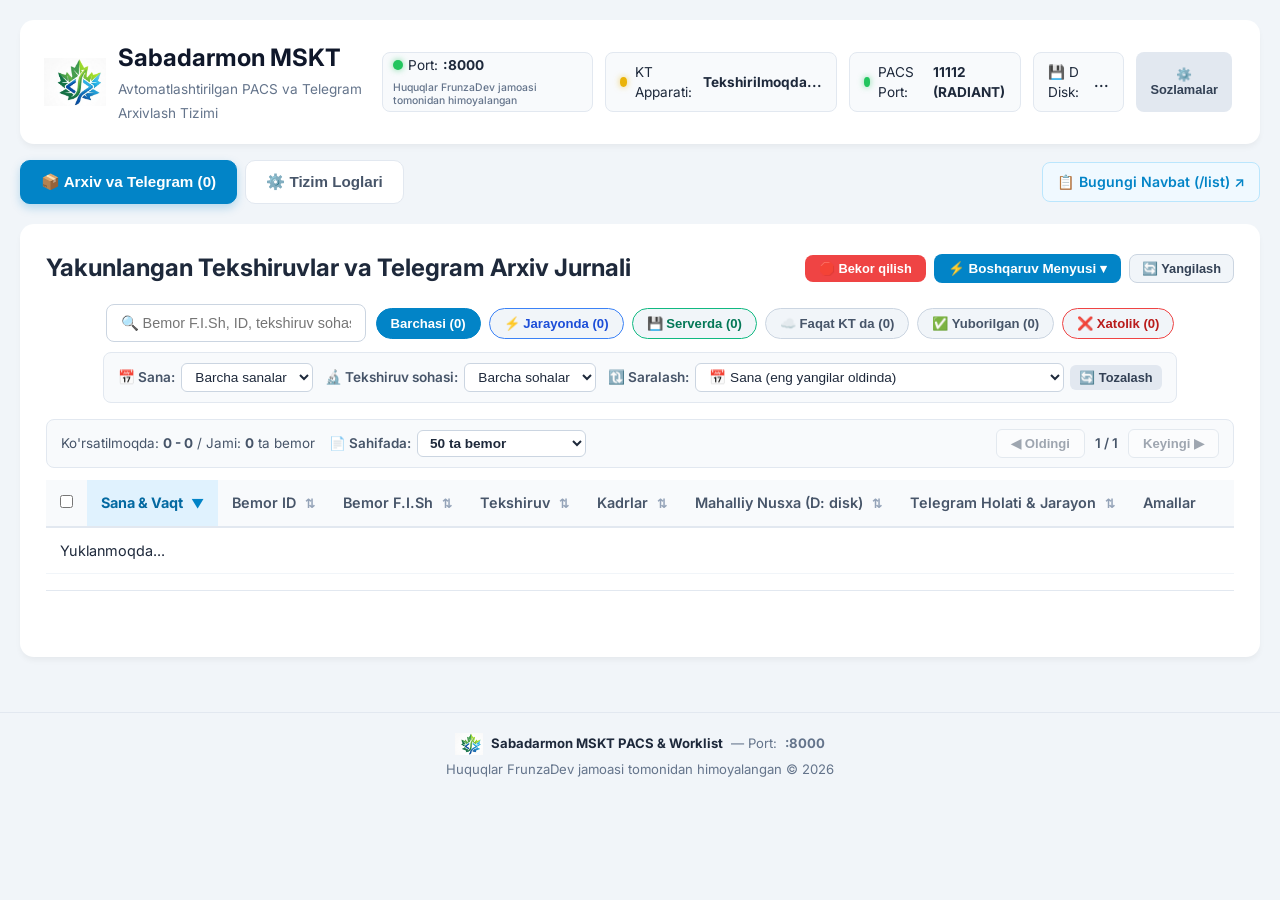
==== commit 706129ac: "feat: implement interactive column header sorting and queue order prioritization" ====
--- a/web/index.html
+++ b/web/index.html
@@ -156,12 +156,16 @@
                         <div style="display: flex; align-items: center; gap: 6px; margin-left: auto;">
                             <span style="font-weight: 600; color: #475569;">🔃 Saralash:</span>
                             <select id="filter-sort-by" class="form-input" style="width: auto; padding: 5px 9px; margin-top: 0;" onchange="handleSortChange(this.value)">
-                                <option value="DATE_DESC">Sana (eng yangilar oldinda)</option>
-                                <option value="DATE_ASC">Sana (eskilar oldinda)</option>
-                                <option value="NAME_ASC">Bemor F.I.Sh (A - Z)</option>
-                                <option value="NAME_DESC">Bemor F.I.Sh (Z - A)</option>
-                                <option value="INSTANCES_DESC">Kadrlar soni (ko'pdan kamga)</option>
-                                <option value="INSTANCES_ASC">Kadrlar soni (kamdan ko'pga)</option>
+                                <option value="DATE_DESC">📅 Sana (eng yangilar oldinda)</option>
+                                <option value="DATE_ASC">📅 Sana (eskilar oldinda)</option>
+                                <option value="QUEUE_ORDER_ASC">⚡ Jarayon & Navbat: Faol va navbatdagilar (#1, #2...)</option>
+                                <option value="NAME_ASC">🔤 Bemor F.I.Sh (A - Z)</option>
+                                <option value="NAME_DESC">🔤 Bemor F.I.Sh (Z - A)</option>
+                                <option value="PATIENT_ID_ASC">🆔 Bemor ID (A - Z)</option>
+                                <option value="PATIENT_ID_DESC">🆔 Bemor ID (Z - A)</option>
+                                <option value="INSTANCES_DESC">🎞️ Kadrlar soni (ko'pdan kamga)</option>
+                                <option value="INSTANCES_ASC">🎞️ Kadrlar soni (kamdan ko'pga)</option>
+                                <option value="LOCAL_STORAGE_DESC">💾 Mahalliy nusxa (Serverda borlar oldinda)</option>
                             </select>
                             <button class="btn btn-sm btn-secondary" onclick="resetAllFilters()" style="padding: 5px 9px;" title="Barcha filtrlarni tozalash">🔄 Tozalash</button>
                         </div>
@@ -200,14 +204,28 @@
                                 <th style="width: 38px; text-align: center;">
                                     <input type="checkbox" id="select-all-studies" onchange="toggleSelectAllStudies(this)" title="Barchasini tanlash">
                                 </th>
-                                <th>Sana & Vaqt</th>
-                                <th>Bemor ID</th>
-                                <th>Bemor F.I.Sh</th>
-                                <th>Tekshiruv</th>
-                                <th>Kadrlar</th>
-                                <th>Mahalliy Nusxa (D: disk)</th>
-                                <th>Telegram Holati & Jarayon</th>
-                                <th>Amallar</th>
+                                <th class="sortable-th active-sort" id="th-col-DATE" onclick="handleColumnSort('DATE')" title="Sana va vaqt bo'yicha saralash">
+                                    Sana & Vaqt <span class="sort-icon" id="sort-icon-DATE">▼</span>
+                                </th>
+                                <th class="sortable-th" id="th-col-PATIENT_ID" onclick="handleColumnSort('PATIENT_ID')" title="Bemor ID bo'yicha saralash">
+                                    Bemor ID <span class="sort-icon" id="sort-icon-PATIENT_ID">⇅</span>
+                                </th>
+                                <th class="sortable-th" id="th-col-PATIENT_NAME" onclick="handleColumnSort('PATIENT_NAME')" title="Bemor F.I.Sh bo'yicha saralash">
+                                    Bemor F.I.Sh <span class="sort-icon" id="sort-icon-PATIENT_NAME">⇅</span>
+                                </th>
+                                <th class="sortable-th" id="th-col-STUDY_DESC" onclick="handleColumnSort('STUDY_DESC')" title="Tekshiruv sohasi bo'yicha saralash">
+                                    Tekshiruv <span class="sort-icon" id="sort-icon-STUDY_DESC">⇅</span>
+                                </th>
+                                <th class="sortable-th" id="th-col-INSTANCES" onclick="handleColumnSort('INSTANCES')" title="Kadrlar soni bo'yicha saralash">
+                                    Kadrlar <span class="sort-icon" id="sort-icon-INSTANCES">⇅</span>
+                                </th>
+                                <th class="sortable-th" id="th-col-LOCAL_STORAGE" onclick="handleColumnSort('LOCAL_STORAGE')" title="Serverdagi nusxa bo'yicha saralash">
+                                    Mahalliy Nusxa (D: disk) <span class="sort-icon" id="sort-icon-LOCAL_STORAGE">⇅</span>
+                                </th>
+                                <th class="sortable-th" id="th-col-QUEUE_ORDER" onclick="handleColumnSort('QUEUE_ORDER')" title="Jarayon va navbat tartibi bo'yicha saralash (#1, #2... oldinda)">
+                                    Telegram Holati & Jarayon <span class="sort-icon" id="sort-icon-QUEUE_ORDER">⇅</span>
+                                </th>
+                                <th style="min-width: 170px;">Amallar</th>
                             </tr>
                         </thead>
                         <tbody id="studies-tbody">
--- a/web/styles.css
+++ b/web/styles.css
@@ -947,3 +947,37 @@
     margin: 4px 0;
 }
 
+/* JADVAL USTUNLARI SARALASH (SORTABLE TABLE HEADERS) */
+.sortable-th {
+    cursor: pointer;
+    user-select: none;
+    transition: background 0.15s ease, color 0.15s ease;
+    white-space: nowrap;
+    position: relative;
+}
+
+.sortable-th:hover {
+    background-color: #f1f5f9;
+    color: #0284c7;
+}
+
+.sortable-th.active-sort {
+    background-color: #e0f2fe !important;
+    color: #0369a1 !important;
+    font-weight: 700;
+}
+
+.sort-icon {
+    display: inline-block;
+    margin-left: 5px;
+    font-size: 0.78rem;
+    color: #94a3b8;
+    vertical-align: middle;
+    transition: transform 0.15s ease, color 0.15s ease;
+}
+
+.sortable-th.active-sort .sort-icon {
+    color: #0284c7;
+    font-weight: 800;
+}
+
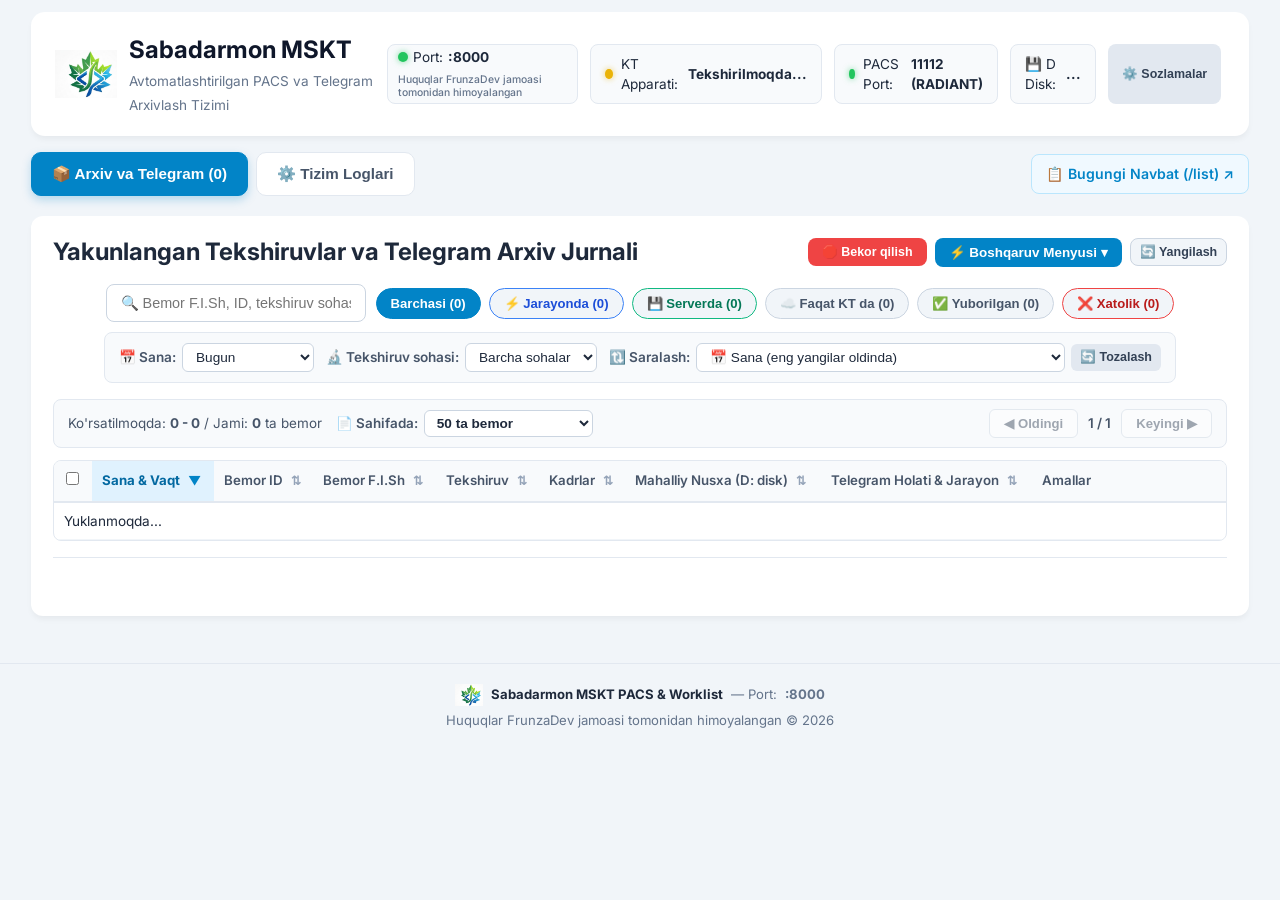
==== commit 97b49fb6: "feat: widen layout to 98% and persist selected date filter across reloads" ====
--- a/web/index.html
+++ b/web/index.html
@@ -136,14 +136,14 @@
                         <div style="display: flex; align-items: center; gap: 6px;">
                             <span style="font-weight: 600; color: #475569;">📅 Sana:</span>
                             <select id="filter-date-preset" class="form-input" style="width: auto; padding: 5px 9px; margin-top: 0;" onchange="handleDatePresetChange(this.value)">
+                                <option value="TODAY" selected>Bugun</option>
                                 <option value="ALL">Barcha sanalar</option>
-                                <option value="TODAY">Bugun</option>
                                 <option value="YESTERDAY">Kecha</option>
                                 <option value="LAST_7_DAYS">Oxirgi 7 kun</option>
                                 <option value="THIS_MONTH">Shu oy</option>
                                 <option value="CUSTOM">Aniq sana...</option>
                             </select>
-                            <input type="date" id="filter-date-custom" class="form-input" style="width: auto; padding: 5px 9px; margin-top: 0; display: none;" onchange="applyStudyFilters()">
+                            <input type="date" id="filter-date-custom" class="form-input" style="width: auto; padding: 5px 9px; margin-top: 0; display: none;" onchange="handleCustomDateChange(this.value)">
                         </div>
 
                         <div style="display: flex; align-items: center; gap: 6px;">
@@ -225,7 +225,7 @@
                                 <th class="sortable-th" id="th-col-QUEUE_ORDER" onclick="handleColumnSort('QUEUE_ORDER')" title="Jarayon va navbat tartibi bo'yicha saralash (#1, #2... oldinda)">
                                     Telegram Holati & Jarayon <span class="sort-icon" id="sort-icon-QUEUE_ORDER">⇅</span>
                                 </th>
-                                <th style="min-width: 170px;">Amallar</th>
+                                <th style="min-width: 190px;">Amallar</th>
                             </tr>
                         </thead>
                         <tbody id="studies-tbody">
--- a/web/styles.css
+++ b/web/styles.css
@@ -12,9 +12,10 @@
 }
 
 .app-container {
-    max-width: 1350px;
+    max-width: 98%;
+    width: 98%;
     margin: 0 auto;
-    padding: 20px;
+    padding: 12px 18px;
 }
 
 /* HEADER */
@@ -150,8 +151,8 @@
 /* CARDS */
 .card {
     background: #ffffff;
-    border-radius: 14px;
-    padding: 26px;
+    border-radius: 12px;
+    padding: 18px 22px;
     box-shadow: 0 4px 6px -1px rgba(0, 0, 0, 0.05);
 }
 
@@ -249,9 +250,11 @@
 }
 
 .btn-sm {
-    padding: 6px 12px;
-    font-size: 0.8rem;
-    border-radius: 6px;
+    padding: 5px 9px;
+    font-size: 0.78rem;
+    border-radius: 6px;
+    white-space: nowrap;
+    line-height: 1.3;
 }
 
 .btn-refresh {
@@ -284,17 +287,19 @@
     display: flex;
     justify-content: space-between;
     align-items: center;
-    margin-bottom: 18px;
+    margin-bottom: 14px;
 }
 
 .table-responsive {
     overflow-x: auto;
+    border-radius: 8px;
+    border: 1px solid #e2e8f0;
 }
 
 .data-table {
     width: 100%;
     border-collapse: collapse;
-    font-size: 0.9rem;
+    font-size: 0.85rem;
 }
 
 .data-table th {
@@ -302,18 +307,29 @@
     color: #475569;
     font-weight: 600;
     text-align: left;
-    padding: 12px 14px;
+    padding: 10px 10px;
     border-bottom: 2px solid #e2e8f0;
+    font-size: 0.83rem;
+    white-space: nowrap;
 }
 
 .data-table td {
-    padding: 12px 14px;
+    padding: 8px 10px;
     border-bottom: 1px solid #f1f5f9;
     color: #1e293b;
+    vertical-align: middle;
 }
 
 .data-table tr:hover {
     background: #f8fafc;
+}
+
+.action-cell-wrapper {
+    display: inline-flex;
+    gap: 5px;
+    align-items: center;
+    white-space: nowrap;
+    flex-wrap: nowrap;
 }
 
 .badge-status {
